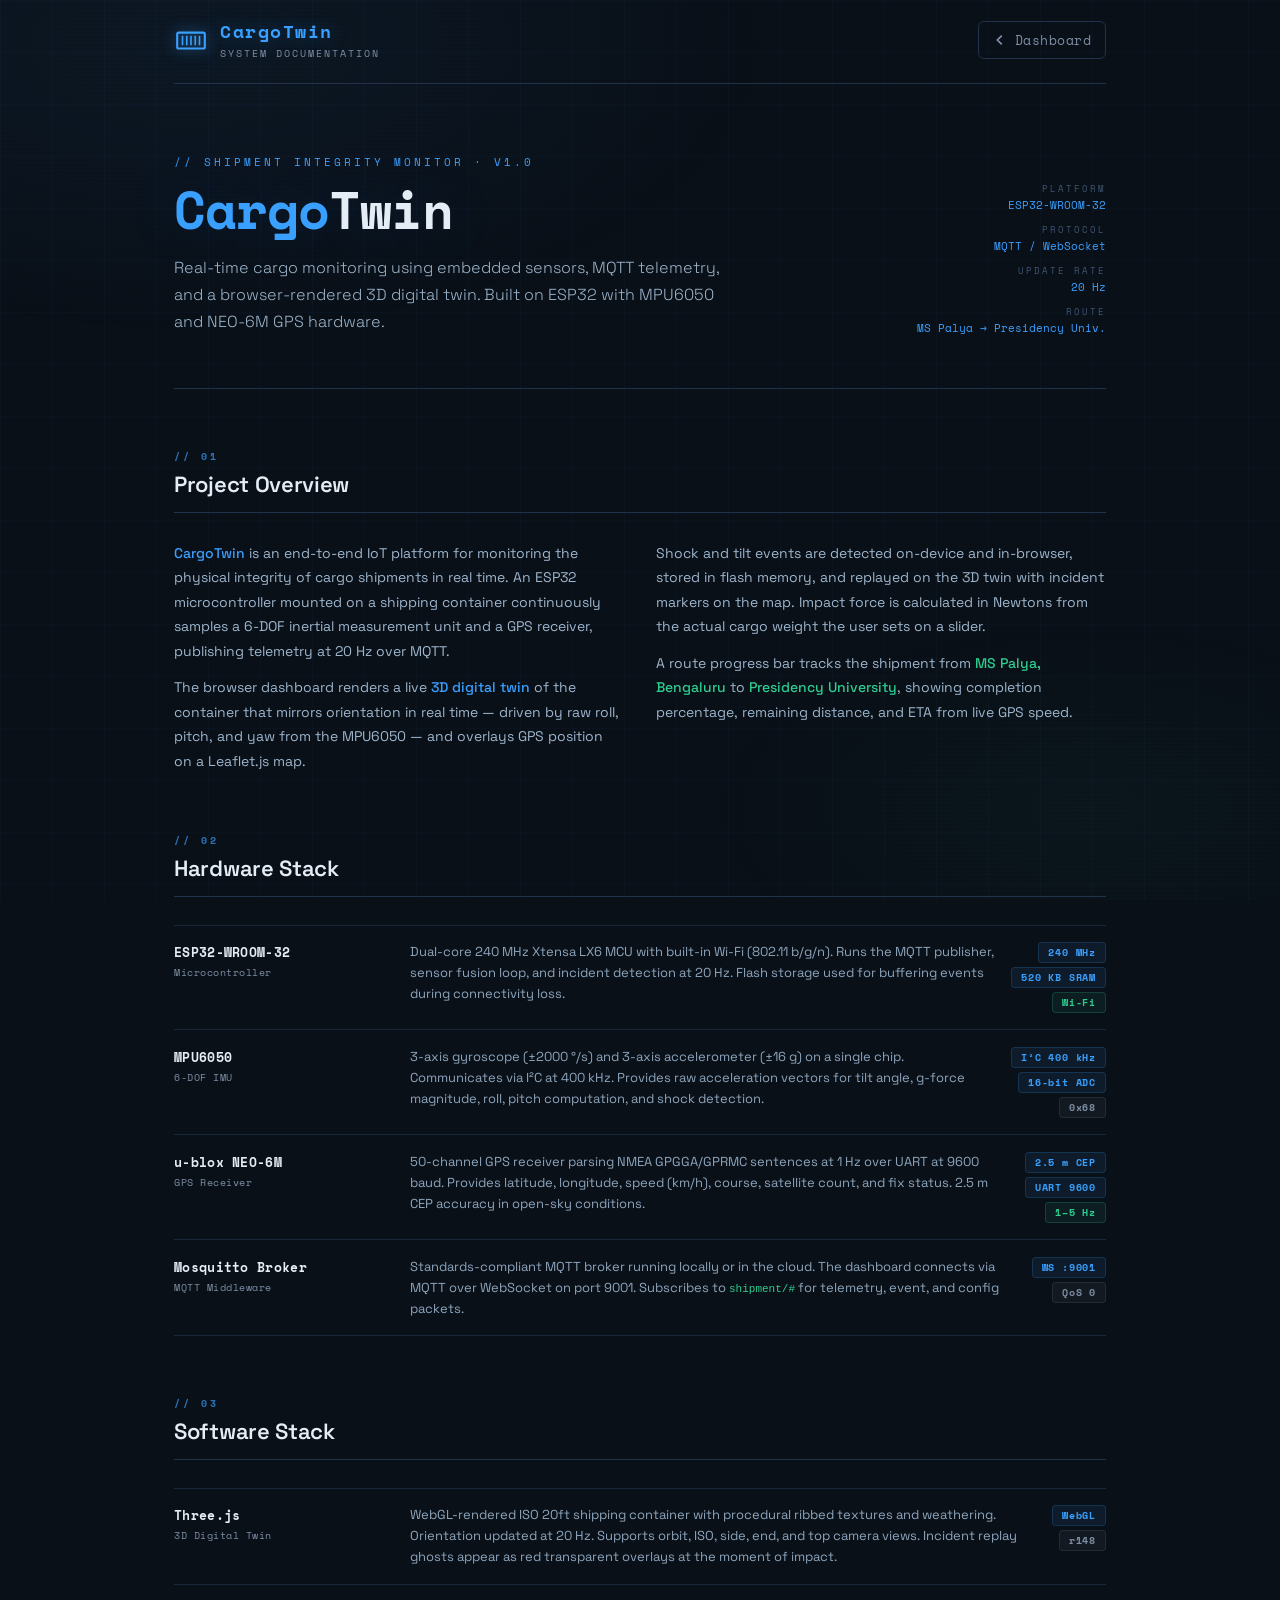
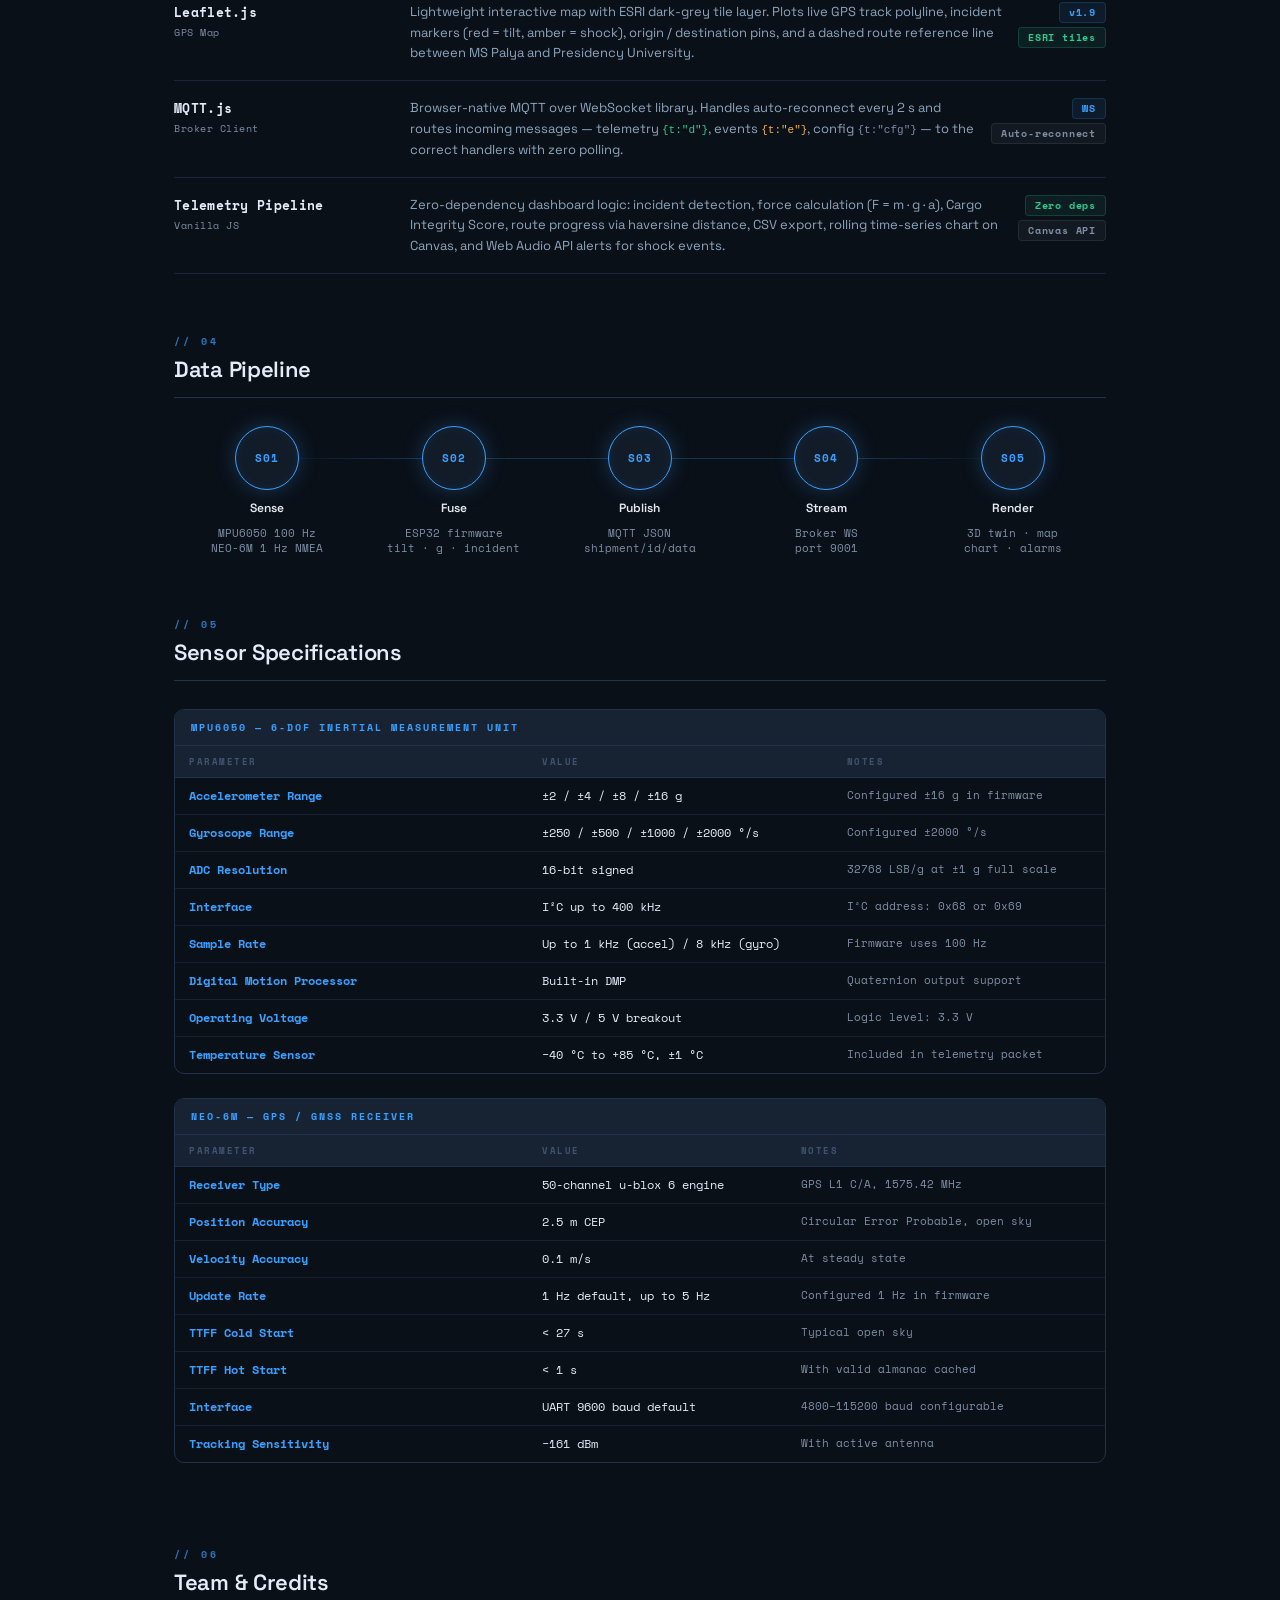
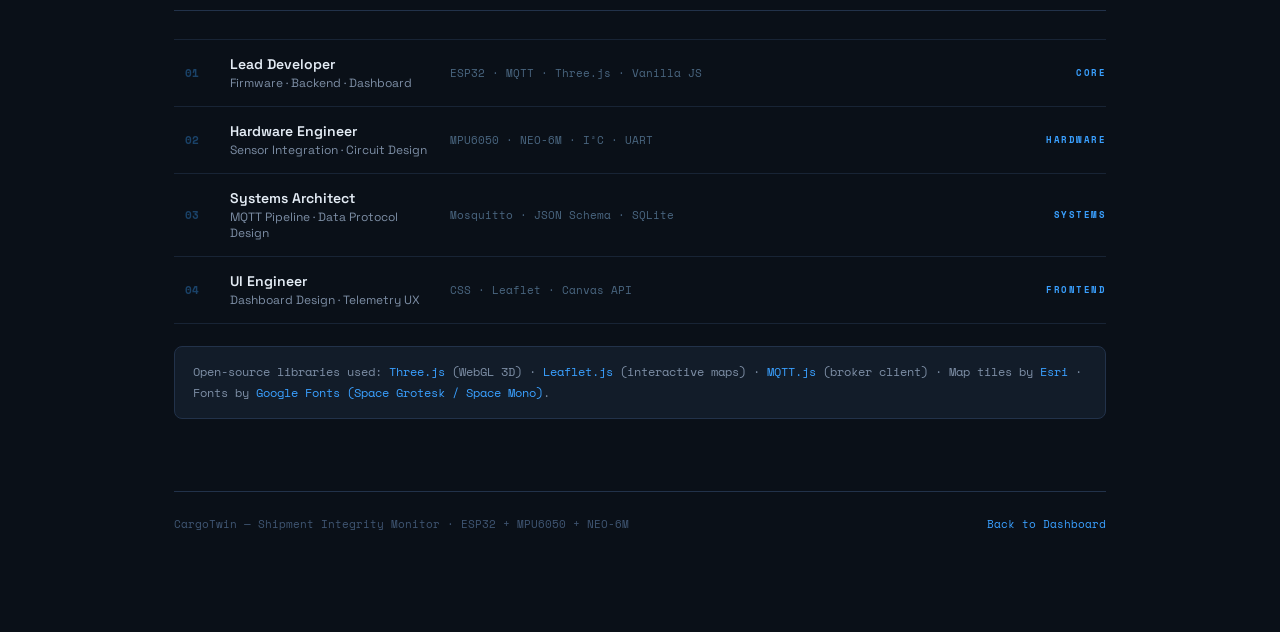
==== client/about.html @ 80b3313f "Client Updated" ====
<!doctype html>
<html lang="en">
<head>
  <meta charset="utf-8" />
  <meta name="viewport" content="width=device-width, initial-scale=1" />
  <title>About — CargoTwin</title>
  <link rel="preconnect" href="https://fonts.googleapis.com" />
  <link rel="preconnect" href="https://fonts.gstatic.com" crossorigin />
  <link href="https://fonts.googleapis.com/css2?family=Space+Grotesk:wght@300;400;500;600;700&family=Space+Mono:ital,wght@0,400;0,700;1,400&display=swap" rel="stylesheet" />
  <style>
    :root {
      --bg:      #0a1018;
      --bg-2:    #0f1722;
      --panel:   #121c29;
      --panel-2: #172333;
      --line:    #22324a;
      --text:    #e4ecf5;
      --muted:   #7d8ea5;
      --accent:  #3aa0ff;
      --ok:      #2ecc8f;
      --warn:    #f5b142;
      --bad:     #ff4d5e;
      --mono:    "Space Mono", "Cascadia Mono", Consolas, monospace;
      --sans:    "Space Grotesk", "Segoe UI", system-ui, sans-serif;
    }

    *, *::before, *::after { box-sizing: border-box; margin: 0; padding: 0; }
    html { scroll-behavior: smooth; }

    body {
      background: var(--bg);
      color: var(--text);
      font: 15px/1.65 var(--sans);
      min-height: 100vh;
      position: relative;
      overflow-x: hidden;
    }

    /* ── animated grid background ── */
    body::before {
      content: "";
      position: fixed; inset: 0; z-index: 0; pointer-events: none;
      background-image:
        linear-gradient(rgba(58,160,255,.035) 1px, transparent 1px),
        linear-gradient(90deg, rgba(58,160,255,.035) 1px, transparent 1px),
        radial-gradient(ellipse 70% 50% at 15% 5%,  rgba(58,160,255,.06) 0%, transparent 65%),
        radial-gradient(ellipse 50% 35% at 85% 90%, rgba(46,204,143,.04) 0%, transparent 60%);
      background-size: 52px 52px, 52px 52px, 100% 100%, 100% 100%;
      animation: drift 28s linear infinite;
    }
    @keyframes drift {
      to { background-position: 52px 52px, 52px 52px, 0 0, 0 0; }
    }

    /* scanlines */
    body::after {
      content: "";
      position: fixed; inset: 0; z-index: 1; pointer-events: none;
      background: repeating-linear-gradient(
        0deg,
        transparent, transparent 3px,
        rgba(0,0,0,.055) 3px, rgba(0,0,0,.055) 4px
      );
    }

    /* ── page shell ── */
    .shell {
      position: relative; z-index: 2;
      max-width: 980px; margin: 0 auto; padding: 0 24px 100px;
    }

    /* ── topbar ── */
    .topbar {
      display: flex; align-items: center; justify-content: space-between; gap: 16px;
      padding: 18px 0 22px;
      border-bottom: 1px solid var(--line);
      flex-wrap: wrap;
    }
    .brand { display: flex; align-items: center; gap: 12px; }
    .logo  { width: 34px; height: 34px; color: var(--accent); filter: drop-shadow(0 0 7px rgba(58,160,255,.55)); }
    .brand-name {
      font: 700 18px var(--mono); letter-spacing: 1.5px;
      color: var(--accent); text-shadow: 0 0 18px rgba(58,160,255,.4);
    }
    .brand-sub { font: 400 10px var(--mono); color: var(--muted); letter-spacing: 2px; text-transform: uppercase; margin-top: 2px; }

    .back-link {
      display: inline-flex; align-items: center; gap: 8px;
      font: 500 13px var(--mono); color: var(--muted); text-decoration: none;
      border: 1px solid var(--line); border-radius: 6px; padding: 8px 14px;
      letter-spacing: .5px;
      transition: color .15s, border-color .15s;
    }
    .back-link:hover { color: var(--accent); border-color: var(--accent); }
    .back-link svg { width: 14px; height: 14px; }

    /* ── hero ── */
    .hero {
      padding: 70px 0 52px;
      display: grid;
      grid-template-columns: 1fr auto;
      gap: 24px;
      align-items: end;
      border-bottom: 1px solid var(--line);
    }
    .hero-eyebrow {
      font: 400 11px var(--mono); letter-spacing: 3px; text-transform: uppercase;
      color: var(--accent); margin-bottom: 14px;
    }
    .hero-title {
      font: 700 52px/1.0 var(--mono); letter-spacing: -1px;
      color: var(--text);
      text-shadow: 0 0 60px rgba(58,160,255,.2);
    }
    .hero-title em { font-style: normal; color: var(--accent); }
    .hero-desc {
      margin-top: 18px;
      font: 300 16px/1.7 var(--sans); color: #9db5cc;
      max-width: 560px;
    }
    .hero-meta {
      display: flex; flex-direction: column; gap: 10px; align-items: flex-end;
      font: 11px var(--mono); color: var(--muted); text-align: right;
      flex-shrink: 0;
    }
    .hero-meta .kv { display: flex; flex-direction: column; gap: 2px; }
    .hero-meta .kv span:first-child { font-size: 9px; letter-spacing: 2px; text-transform: uppercase; color: #3f5572; }
    .hero-meta .kv span:last-child  { color: var(--accent); }
    @media (max-width: 640px) {
      .hero { grid-template-columns: 1fr; }
      .hero-title { font-size: 36px; }
      .hero-meta { align-items: flex-start; text-align: left; }
    }

    /* ── section ── */
    .section { padding-top: 60px; }

    .section-label {
      font: 700 10px var(--mono); letter-spacing: 3px; text-transform: uppercase;
      color: var(--accent); opacity: .7; margin-bottom: 6px;
    }
    .section-title {
      font: 600 22px var(--sans); color: var(--text); letter-spacing: -.3px;
      margin-bottom: 28px;
      padding-bottom: 14px;
      border-bottom: 1px solid var(--line);
    }

    /* ── two-col prose ── */
    .two-col {
      display: grid; grid-template-columns: 1fr 1fr; gap: 32px;
    }
    .two-col p { font: 400 14px/1.75 var(--sans); color: #9db5cc; }
    .two-col p + p { margin-top: 12px; }
    .hi { color: var(--accent); font-weight: 500; }
    .hi-ok { color: var(--ok); font-weight: 500; }
    @media (max-width: 680px) { .two-col { grid-template-columns: 1fr; } }

    /* ── spec rows (hardware/software) ── */
    .spec-rows { display: flex; flex-direction: column; gap: 1px; }
    .spec-row {
      display: grid;
      grid-template-columns: 220px 1fr auto;
      align-items: start;
      gap: 16px;
      padding: 16px 0;
      border-bottom: 1px solid rgba(34,50,74,.7);
    }
    .spec-row:first-child { border-top: 1px solid rgba(34,50,74,.7); }
    .spec-row-name {
      font: 600 13px var(--mono); color: var(--text); letter-spacing: .3px;
    }
    .spec-row-name small {
      display: block; font: 400 10px var(--mono); color: var(--muted); margin-top: 3px; letter-spacing: .5px;
    }
    .spec-row-desc { font: 400 13px var(--sans); color: #8da5bc; line-height: 1.6; }
    .spec-row-tags { display: flex; flex-direction: column; gap: 4px; align-items: flex-end; flex-shrink: 0; }
    .pill {
      display: inline-block; padding: 2px 9px; border-radius: 4px;
      font: 600 10px var(--mono); letter-spacing: .8px;
      background: rgba(58,160,255,.08); color: var(--accent);
      border: 1px solid rgba(58,160,255,.18);
      white-space: nowrap;
    }
    .pill.ok  { background: rgba(46,204,143,.08); color: var(--ok);  border-color: rgba(46,204,143,.2); }
    .pill.dim { background: rgba(255,255,255,.04); color: var(--muted); border-color: rgba(255,255,255,.08); }
    @media (max-width: 700px) {
      .spec-row { grid-template-columns: 1fr; }
      .spec-row-tags { align-items: flex-start; flex-direction: row; flex-wrap: wrap; }
    }

    /* ── pipeline / how it works ── */
    .pipeline {
      display: grid;
      grid-template-columns: repeat(5, 1fr);
      position: relative;
    }
    .pipeline::before {
      content: "";
      position: absolute;
      top: 32px; left: 10%; right: 10%; height: 1px;
      background: linear-gradient(90deg, transparent, var(--accent) 20%, var(--accent) 80%, transparent);
      opacity: .25;
    }
    .pipe-step {
      display: flex; flex-direction: column; align-items: center; gap: 10px;
      padding: 0 8px;
      text-align: center;
    }
    .pipe-node {
      width: 64px; height: 64px; border-radius: 50%;
      border: 1px solid var(--line);
      background: var(--panel);
      display: flex; align-items: center; justify-content: center;
      font: 700 11px var(--mono); color: var(--accent);
      letter-spacing: 1px;
      position: relative; z-index: 1;
      flex-shrink: 0;
    }
    .pipe-step.active .pipe-node {
      border-color: var(--accent);
      box-shadow: 0 0 20px rgba(58,160,255,.25), inset 0 0 12px rgba(58,160,255,.07);
    }
    .pipe-name  { font: 600 12px var(--sans); color: var(--text); }
    .pipe-tech  { font: 400 11px var(--mono); color: var(--muted); line-height: 1.4; }
    @media (max-width: 700px) {
      .pipeline { grid-template-columns: 1fr; gap: 0; }
      .pipeline::before { display: none; }
      .pipe-step {
        flex-direction: row; text-align: left; align-items: flex-start;
        padding: 14px 0; border-bottom: 1px solid var(--line);
      }
      .pipe-step:last-child { border-bottom: none; }
      .pipe-node { flex-shrink: 0; }
      .pipe-name, .pipe-tech { text-align: left; }
    }

    /* ── spec table ── */
    .table-block {
      border: 1px solid var(--line); border-radius: 10px; overflow: hidden;
      margin-bottom: 24px;
    }
    .table-block-title {
      padding: 10px 16px;
      background: var(--panel-2);
      font: 600 10px var(--mono); letter-spacing: 2px; text-transform: uppercase;
      color: var(--accent); border-bottom: 1px solid var(--line);
    }
    table { width: 100%; border-collapse: collapse; font: 12px var(--mono); }
    thead th {
      background: var(--panel-2); text-align: left;
      font: 600 9px var(--mono); letter-spacing: 1.5px; text-transform: uppercase;
      color: #3f5572; padding: 9px 14px;
      border-bottom: 1px solid var(--line);
    }
    tbody td {
      padding: 9px 14px;
      border-bottom: 1px solid rgba(34,50,74,.5);
      color: var(--text); vertical-align: top; line-height: 1.5;
    }
    tbody td:first-child { color: var(--accent); font-weight: 700; width: 38%; }
    tbody td:last-child  { color: var(--muted); font-size: 11px; }
    tbody tr:last-child td { border-bottom: none; }
    tbody tr:hover td { background: rgba(58,160,255,.03); }

    /* ── team ── */
    .team-list { display: flex; flex-direction: column; gap: 0; }
    .team-row {
      display: grid;
      grid-template-columns: 36px 200px 1fr auto;
      align-items: center;
      gap: 20px;
      padding: 15px 0;
      border-bottom: 1px solid rgba(34,50,74,.6);
    }
    .team-row:first-child { border-top: 1px solid rgba(34,50,74,.6); }
    .team-idx {
      font: 700 11px var(--mono); color: rgba(58,160,255,.35); text-align: center;
    }
    .team-name  { font: 600 14px var(--sans); color: var(--text); }
    .team-role  { font: 400 12px var(--sans); color: var(--muted); margin-top: 2px; }
    .team-stack { font: 400 11px var(--mono); color: #4a6680; }
    .team-badge { font: 700 9px var(--mono); letter-spacing: 1.5px; color: var(--accent); text-transform: uppercase; }
    @media (max-width: 640px) {
      .team-row { grid-template-columns: 32px 1fr; }
      .team-stack, .team-badge { display: none; }
    }

    /* ── credits bar ── */
    .credits-bar {
      margin-top: 24px; padding: 14px 18px;
      background: var(--panel); border: 1px solid var(--line); border-radius: 8px;
      font: 400 12px var(--mono); color: var(--muted); line-height: 1.8;
    }
    .credits-bar a { color: var(--accent); text-decoration: none; }
    .credits-bar a:hover { text-decoration: underline; }

    /* ── footer ── */
    .footer {
      margin-top: 72px; padding-top: 24px;
      border-top: 1px solid var(--line);
      display: flex; justify-content: space-between; align-items: center;
      flex-wrap: wrap; gap: 10px;
      font: 400 11px var(--mono); color: #3f5572;
    }
    .footer a { color: var(--accent); text-decoration: none; }
    .footer a:hover { text-decoration: underline; }
  </style>
</head>
<body>
<div class="shell">

  <!-- top bar -->
  <nav class="topbar">
    <div class="brand">
      <svg viewBox="0 0 32 32" class="logo" aria-hidden="true">
        <rect x="3" y="9" width="26" height="15" rx="1.5" fill="none" stroke="currentColor" stroke-width="2"/>
        <path d="M8 12v9M12 12v9M16 12v9M20 12v9M24 12v9" stroke="currentColor" stroke-width="1.5"/>
      </svg>
      <div>
        <div class="brand-name">CargoTwin</div>
        <div class="brand-sub">System Documentation</div>
      </div>
    </div>
    <a href="index.html" class="back-link">
      <svg viewBox="0 0 16 16" fill="none" stroke="currentColor" stroke-width="2">
        <path d="M10 3L5 8l5 5"/>
      </svg>
      Dashboard
    </a>
  </nav>

  <!-- hero -->
  <div class="hero">
    <div>
      <div class="hero-eyebrow">// Shipment Integrity Monitor · v1.0</div>
      <h1 class="hero-title"><em>Cargo</em>Twin</h1>
      <p class="hero-desc">
        Real-time cargo monitoring using embedded sensors, MQTT telemetry, and a browser-rendered 3D digital twin.
        Built on ESP32 with MPU6050 and NEO-6M GPS hardware.
      </p>
    </div>
    <div class="hero-meta">
      <div class="kv"><span>Platform</span><span>ESP32-WROOM-32</span></div>
      <div class="kv"><span>Protocol</span><span>MQTT / WebSocket</span></div>
      <div class="kv"><span>Update Rate</span><span>20 Hz</span></div>
      <div class="kv"><span>Route</span><span>MS Palya → Presidency Univ.</span></div>
    </div>
  </div>

  <!-- 01 · Overview -->
  <div class="section">
    <div class="section-label">// 01</div>
    <div class="section-title">Project Overview</div>
    <div class="two-col">
      <div>
        <p>
          <span class="hi">CargoTwin</span> is an end-to-end IoT platform for monitoring the physical
          integrity of cargo shipments in real time. An ESP32 microcontroller mounted on a shipping
          container continuously samples a 6-DOF inertial measurement unit and a GPS receiver,
          publishing telemetry at 20 Hz over MQTT.
        </p>
        <p>
          The browser dashboard renders a live <span class="hi">3D digital twin</span> of the
          container that mirrors orientation in real time — driven by raw roll, pitch, and yaw
          from the MPU6050 — and overlays GPS position on a Leaflet.js map.
        </p>
      </div>
      <div>
        <p>
          Shock and tilt events are detected on-device and in-browser, stored in flash memory,
          and replayed on the 3D twin with incident markers on the map. Impact force is
          calculated in Newtons from the actual cargo weight the user sets on a slider.
        </p>
        <p>
          A route progress bar tracks the shipment from
          <span class="hi-ok">MS Palya, Bengaluru</span> to
          <span class="hi-ok">Presidency University</span>, showing completion percentage,
          remaining distance, and ETA from live GPS speed.
        </p>
      </div>
    </div>
  </div>

  <!-- 02 · Hardware -->
  <div class="section">
    <div class="section-label">// 02</div>
    <div class="section-title">Hardware Stack</div>
    <div class="spec-rows">
      <div class="spec-row">
        <div class="spec-row-name">ESP32-WROOM-32<small>Microcontroller</small></div>
        <div class="spec-row-desc">Dual-core 240 MHz Xtensa LX6 MCU with built-in Wi-Fi (802.11 b/g/n).
        Runs the MQTT publisher, sensor fusion loop, and incident detection at 20 Hz.
        Flash storage used for buffering events during connectivity loss.</div>
        <div class="spec-row-tags">
          <span class="pill">240 MHz</span>
          <span class="pill">520 KB SRAM</span>
          <span class="pill ok">Wi-Fi</span>
        </div>
      </div>
      <div class="spec-row">
        <div class="spec-row-name">MPU6050<small>6-DOF IMU</small></div>
        <div class="spec-row-desc">3-axis gyroscope (±2000 °/s) and 3-axis accelerometer (±16 g) on a
        single chip. Communicates via I²C at 400 kHz. Provides raw acceleration vectors for tilt angle,
        g-force magnitude, roll, pitch computation, and shock detection.</div>
        <div class="spec-row-tags">
          <span class="pill">I²C 400 kHz</span>
          <span class="pill">16-bit ADC</span>
          <span class="pill dim">0x68</span>
        </div>
      </div>
      <div class="spec-row">
        <div class="spec-row-name">u-blox NEO-6M<small>GPS Receiver</small></div>
        <div class="spec-row-desc">50-channel GPS receiver parsing NMEA GPGGA/GPRMC sentences at 1 Hz
        over UART at 9600 baud. Provides latitude, longitude, speed (km/h), course, satellite count,
        and fix status. 2.5 m CEP accuracy in open-sky conditions.</div>
        <div class="spec-row-tags">
          <span class="pill">2.5 m CEP</span>
          <span class="pill">UART 9600</span>
          <span class="pill ok">1–5 Hz</span>
        </div>
      </div>
      <div class="spec-row">
        <div class="spec-row-name">Mosquitto Broker<small>MQTT Middleware</small></div>
        <div class="spec-row-desc">Standards-compliant MQTT broker running locally or in the cloud.
        The dashboard connects via MQTT over WebSocket on port 9001. Subscribes to
        <code style="color:var(--ok);font-size:11px">shipment/#</code>
        for telemetry, event, and config packets.</div>
        <div class="spec-row-tags">
          <span class="pill">WS :9001</span>
          <span class="pill dim">QoS 0</span>
        </div>
      </div>
    </div>
  </div>

  <!-- 03 · Software -->
  <div class="section">
    <div class="section-label">// 03</div>
    <div class="section-title">Software Stack</div>
    <div class="spec-rows">
      <div class="spec-row">
        <div class="spec-row-name">Three.js<small>3D Digital Twin</small></div>
        <div class="spec-row-desc">WebGL-rendered ISO 20ft shipping container with procedural ribbed
        textures and weathering. Orientation updated at 20 Hz. Supports orbit, ISO, side, end, and top
        camera views. Incident replay ghosts appear as red transparent overlays at the moment of impact.</div>
        <div class="spec-row-tags"><span class="pill">WebGL</span><span class="pill dim">r148</span></div>
      </div>
      <div class="spec-row">
        <div class="spec-row-name">Leaflet.js<small>GPS Map</small></div>
        <div class="spec-row-desc">Lightweight interactive map with ESRI dark-grey tile layer. Plots live
        GPS track polyline, incident markers (red = tilt, amber = shock), origin / destination pins, and
        a dashed route reference line between MS Palya and Presidency University.</div>
        <div class="spec-row-tags"><span class="pill">v1.9</span><span class="pill ok">ESRI tiles</span></div>
      </div>
      <div class="spec-row">
        <div class="spec-row-name">MQTT.js<small>Broker Client</small></div>
        <div class="spec-row-desc">Browser-native MQTT over WebSocket library. Handles auto-reconnect
        every 2 s and routes incoming messages — telemetry <code style="color:var(--ok);font-size:11px">{t:"d"}</code>,
        events <code style="color:var(--warn);font-size:11px">{t:"e"}</code>, config <code style="color:var(--muted);font-size:11px">{t:"cfg"}</code>
        — to the correct handlers with zero polling.</div>
        <div class="spec-row-tags"><span class="pill">WS</span><span class="pill dim">Auto-reconnect</span></div>
      </div>
      <div class="spec-row">
        <div class="spec-row-name">Telemetry Pipeline<small>Vanilla JS</small></div>
        <div class="spec-row-desc">Zero-dependency dashboard logic: incident detection, force calculation
        (F = m · g · a), Cargo Integrity Score, route progress via haversine distance, CSV export,
        rolling time-series chart on Canvas, and Web Audio API alerts for shock events.</div>
        <div class="spec-row-tags"><span class="pill ok">Zero deps</span><span class="pill dim">Canvas API</span></div>
      </div>
    </div>
  </div>

  <!-- 04 · Pipeline -->
  <div class="section">
    <div class="section-label">// 04</div>
    <div class="section-title">Data Pipeline</div>
    <div class="pipeline">
      <div class="pipe-step active">
        <div class="pipe-node">S01</div>
        <div class="pipe-name">Sense</div>
        <div class="pipe-tech">MPU6050 100 Hz<br>NEO-6M 1 Hz NMEA</div>
      </div>
      <div class="pipe-step active">
        <div class="pipe-node">S02</div>
        <div class="pipe-name">Fuse</div>
        <div class="pipe-tech">ESP32 firmware<br>tilt · g · incident</div>
      </div>
      <div class="pipe-step active">
        <div class="pipe-node">S03</div>
        <div class="pipe-name">Publish</div>
        <div class="pipe-tech">MQTT JSON<br>shipment/id/data</div>
      </div>
      <div class="pipe-step active">
        <div class="pipe-node">S04</div>
        <div class="pipe-name">Stream</div>
        <div class="pipe-tech">Broker WS<br>port 9001</div>
      </div>
      <div class="pipe-step active">
        <div class="pipe-node">S05</div>
        <div class="pipe-name">Render</div>
        <div class="pipe-tech">3D twin · map<br>chart · alarms</div>
      </div>
    </div>
  </div>

  <!-- 05 · Sensor Specs -->
  <div class="section">
    <div class="section-label">// 05</div>
    <div class="section-title">Sensor Specifications</div>

    <div class="table-block">
      <div class="table-block-title">MPU6050 — 6-DOF Inertial Measurement Unit</div>
      <table>
        <thead><tr><th>Parameter</th><th>Value</th><th>Notes</th></tr></thead>
        <tbody>
          <tr><td>Accelerometer Range</td><td>±2 / ±4 / ±8 / ±16 g</td><td>Configured ±16 g in firmware</td></tr>
          <tr><td>Gyroscope Range</td><td>±250 / ±500 / ±1000 / ±2000 °/s</td><td>Configured ±2000 °/s</td></tr>
          <tr><td>ADC Resolution</td><td>16-bit signed</td><td>32768 LSB/g at ±1 g full scale</td></tr>
          <tr><td>Interface</td><td>I²C up to 400 kHz</td><td>I²C address: 0x68 or 0x69</td></tr>
          <tr><td>Sample Rate</td><td>Up to 1 kHz (accel) / 8 kHz (gyro)</td><td>Firmware uses 100 Hz</td></tr>
          <tr><td>Digital Motion Processor</td><td>Built-in DMP</td><td>Quaternion output support</td></tr>
          <tr><td>Operating Voltage</td><td>3.3 V / 5 V breakout</td><td>Logic level: 3.3 V</td></tr>
          <tr><td>Temperature Sensor</td><td>−40 °C to +85 °C, ±1 °C</td><td>Included in telemetry packet</td></tr>
        </tbody>
      </table>
    </div>

    <div class="table-block">
      <div class="table-block-title">NEO-6M — GPS / GNSS Receiver</div>
      <table>
        <thead><tr><th>Parameter</th><th>Value</th><th>Notes</th></tr></thead>
        <tbody>
          <tr><td>Receiver Type</td><td>50-channel u-blox 6 engine</td><td>GPS L1 C/A, 1575.42 MHz</td></tr>
          <tr><td>Position Accuracy</td><td>2.5 m CEP</td><td>Circular Error Probable, open sky</td></tr>
          <tr><td>Velocity Accuracy</td><td>0.1 m/s</td><td>At steady state</td></tr>
          <tr><td>Update Rate</td><td>1 Hz default, up to 5 Hz</td><td>Configured 1 Hz in firmware</td></tr>
          <tr><td>TTFF Cold Start</td><td>&lt; 27 s</td><td>Typical open sky</td></tr>
          <tr><td>TTFF Hot Start</td><td>&lt; 1 s</td><td>With valid almanac cached</td></tr>
          <tr><td>Interface</td><td>UART 9600 baud default</td><td>4800–115200 baud configurable</td></tr>
          <tr><td>Tracking Sensitivity</td><td>−161 dBm</td><td>With active antenna</td></tr>
        </tbody>
      </table>
    </div>
  </div>

  <!-- 06 · Team -->
  <div class="section">
    <div class="section-label">// 06</div>
    <div class="section-title">Team &amp; Credits</div>
    <div class="team-list">
      <div class="team-row">
        <div class="team-idx">01</div>
        <div>
          <div class="team-name">Lead Developer</div>
          <div class="team-role">Firmware · Backend · Dashboard</div>
        </div>
        <div class="team-stack">ESP32 · MQTT · Three.js · Vanilla JS</div>
        <div class="team-badge">Core</div>
      </div>
      <div class="team-row">
        <div class="team-idx">02</div>
        <div>
          <div class="team-name">Hardware Engineer</div>
          <div class="team-role">Sensor Integration · Circuit Design</div>
        </div>
        <div class="team-stack">MPU6050 · NEO-6M · I²C · UART</div>
        <div class="team-badge">Hardware</div>
      </div>
      <div class="team-row">
        <div class="team-idx">03</div>
        <div>
          <div class="team-name">Systems Architect</div>
          <div class="team-role">MQTT Pipeline · Data Protocol Design</div>
        </div>
        <div class="team-stack">Mosquitto · JSON Schema · SQLite</div>
        <div class="team-badge">Systems</div>
      </div>
      <div class="team-row">
        <div class="team-idx">04</div>
        <div>
          <div class="team-name">UI Engineer</div>
          <div class="team-role">Dashboard Design · Telemetry UX</div>
        </div>
        <div class="team-stack">CSS · Leaflet · Canvas API</div>
        <div class="team-badge">Frontend</div>
      </div>
    </div>

    <div class="credits-bar" style="margin-top:22px;">
      Open-source libraries used:
      <a href="https://github.com/mrdoob/three.js/" target="_blank">Three.js</a> (WebGL 3D) ·
      <a href="https://leafletjs.com/" target="_blank">Leaflet.js</a> (interactive maps) ·
      <a href="https://github.com/mqttjs/MQTT.js" target="_blank">MQTT.js</a> (broker client) ·
      Map tiles by <a href="https://www.esri.com/" target="_blank">Esri</a> ·
      Fonts by <a href="https://fonts.google.com/specimen/Space+Grotesk" target="_blank">Google Fonts (Space Grotesk / Space Mono)</a>.
    </div>
  </div>

  <!-- footer -->
  <div class="footer">
    <span>CargoTwin — Shipment Integrity Monitor · ESP32 + MPU6050 + NEO-6M</span>
    <a href="index.html">Back to Dashboard</a>
  </div>

</div>
</body>
</html>
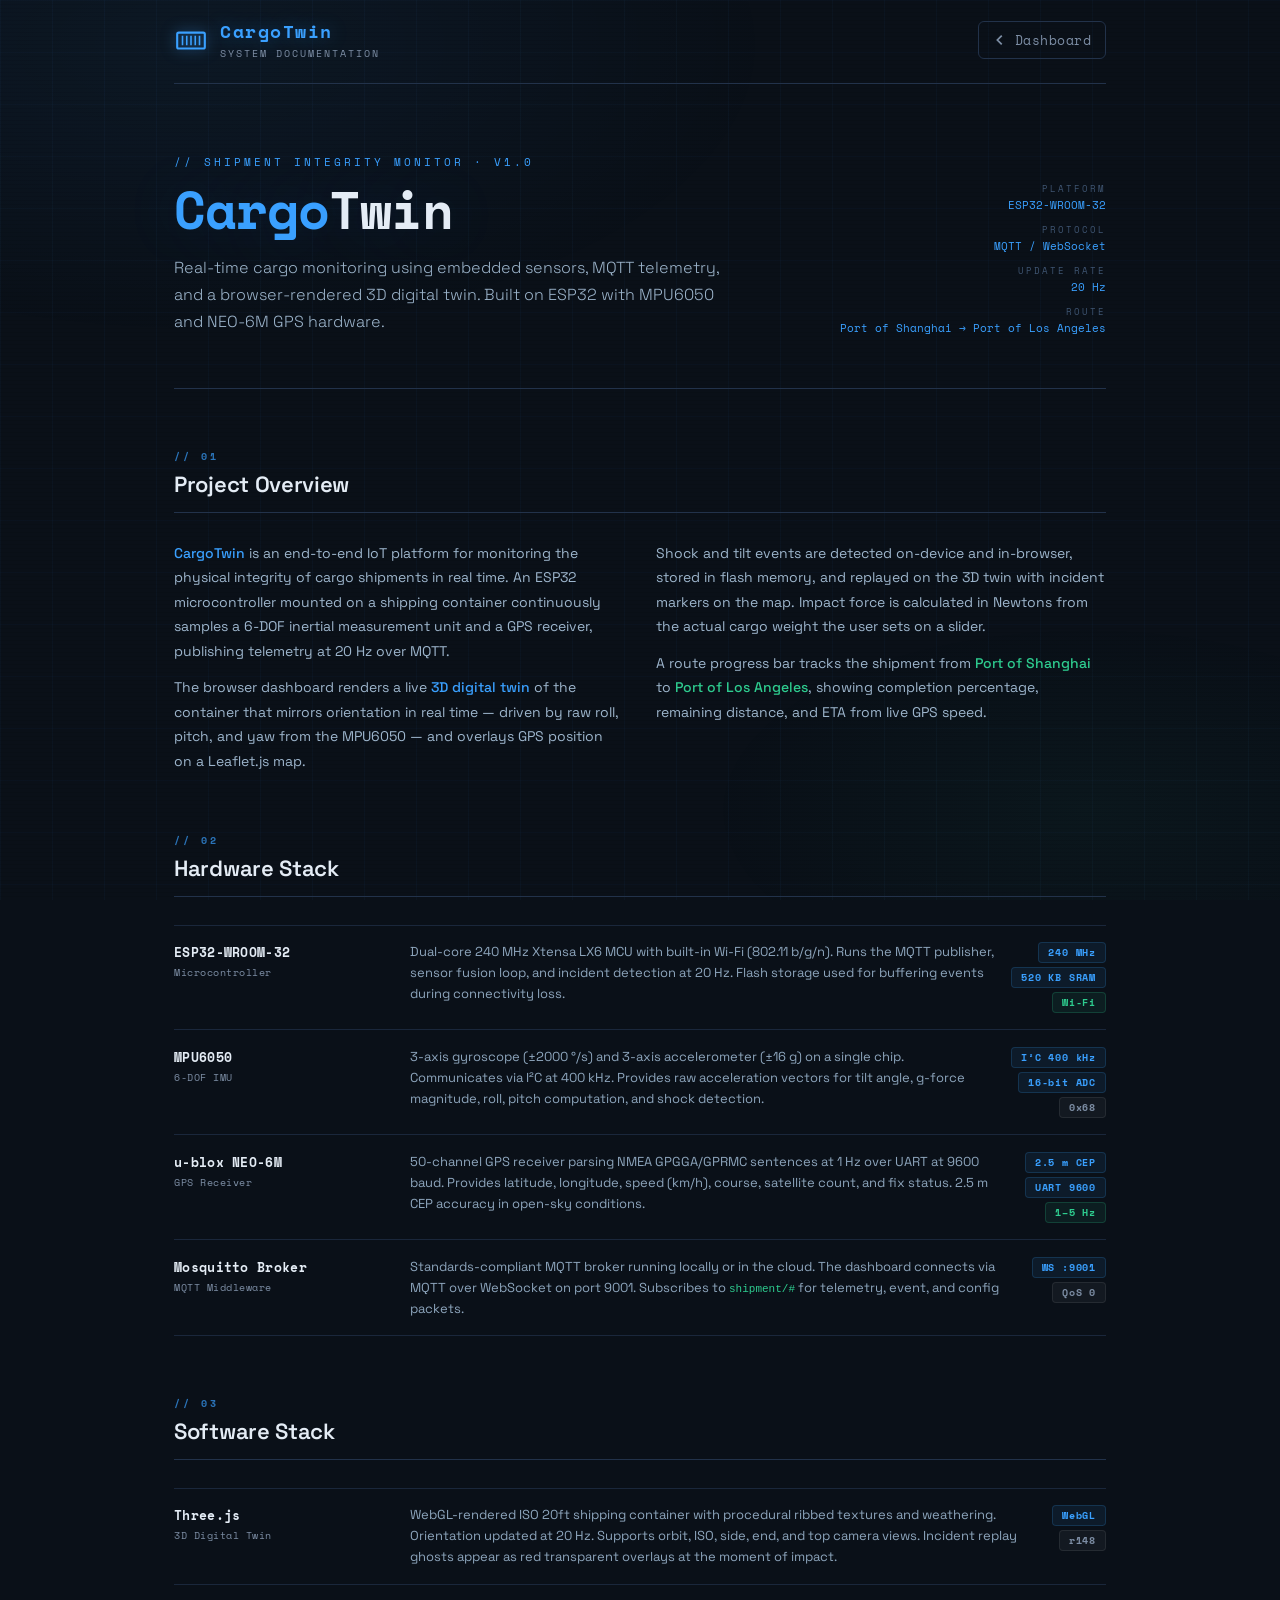
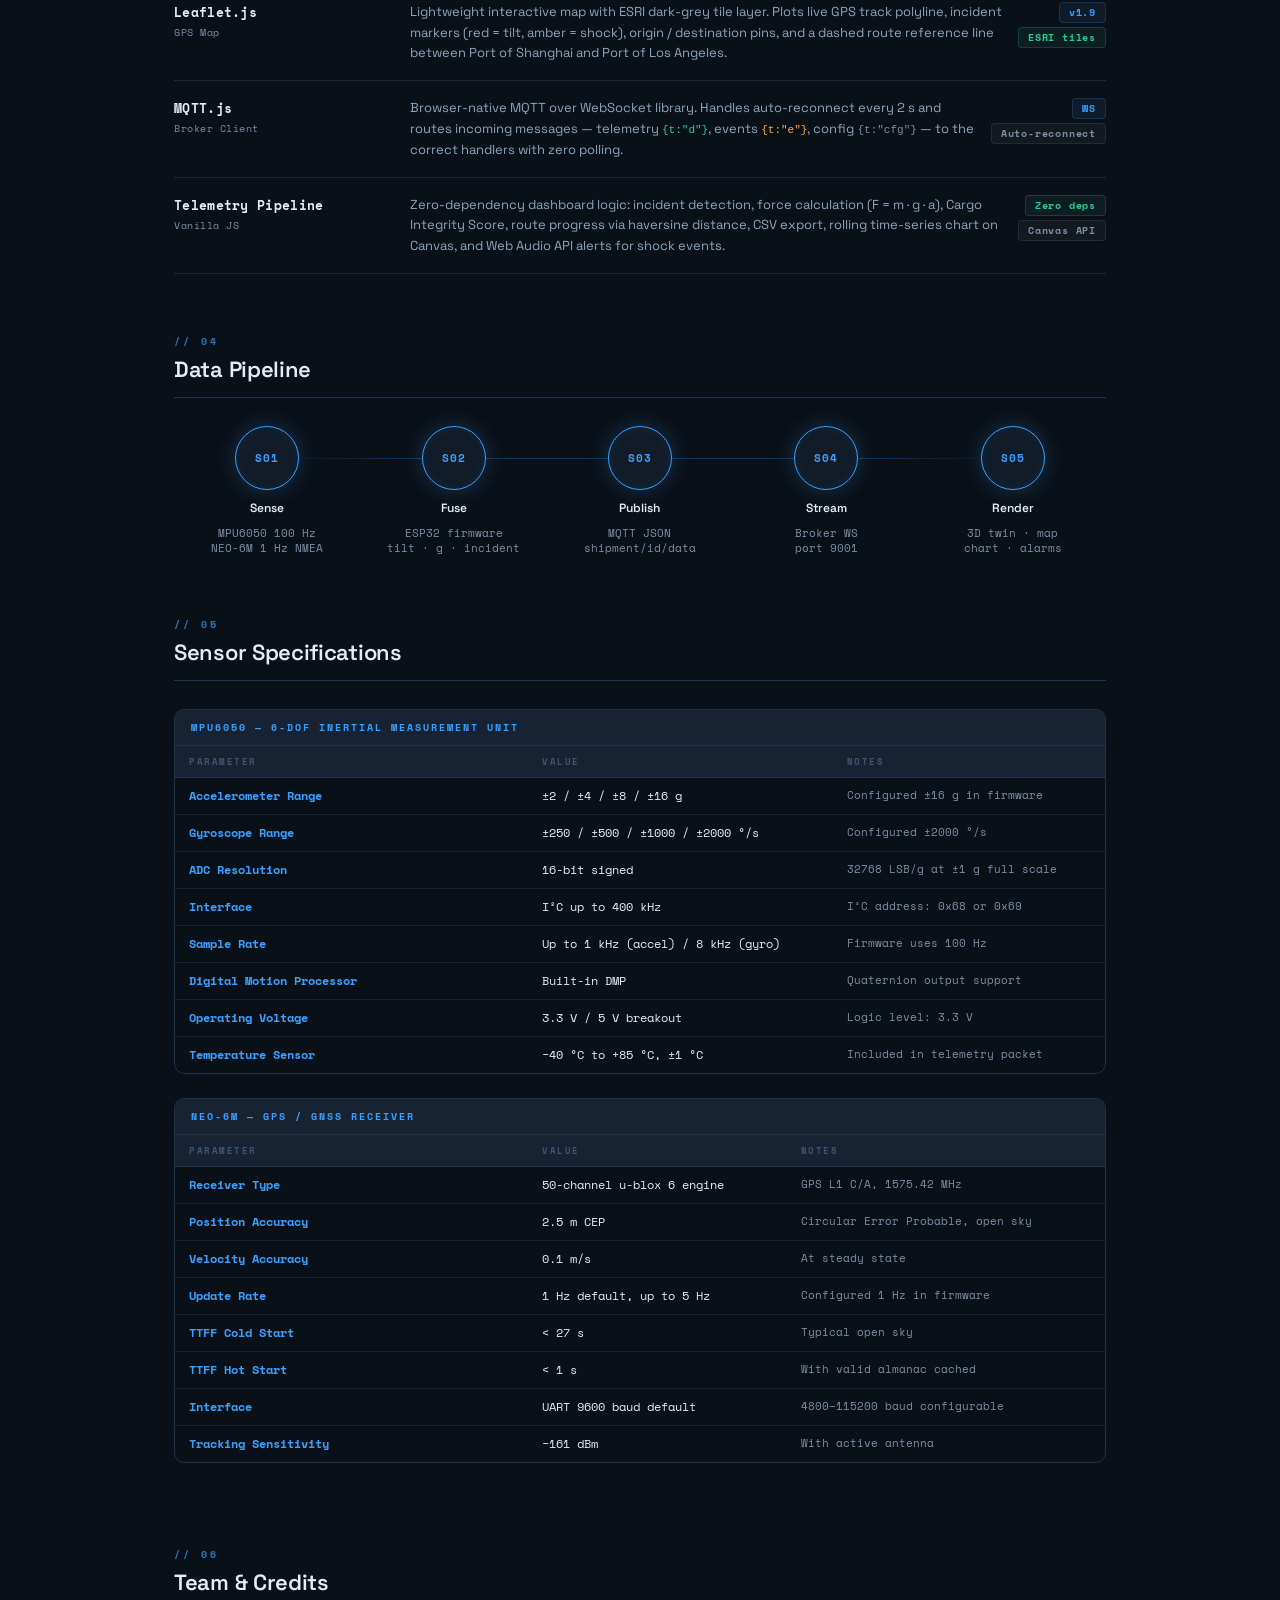
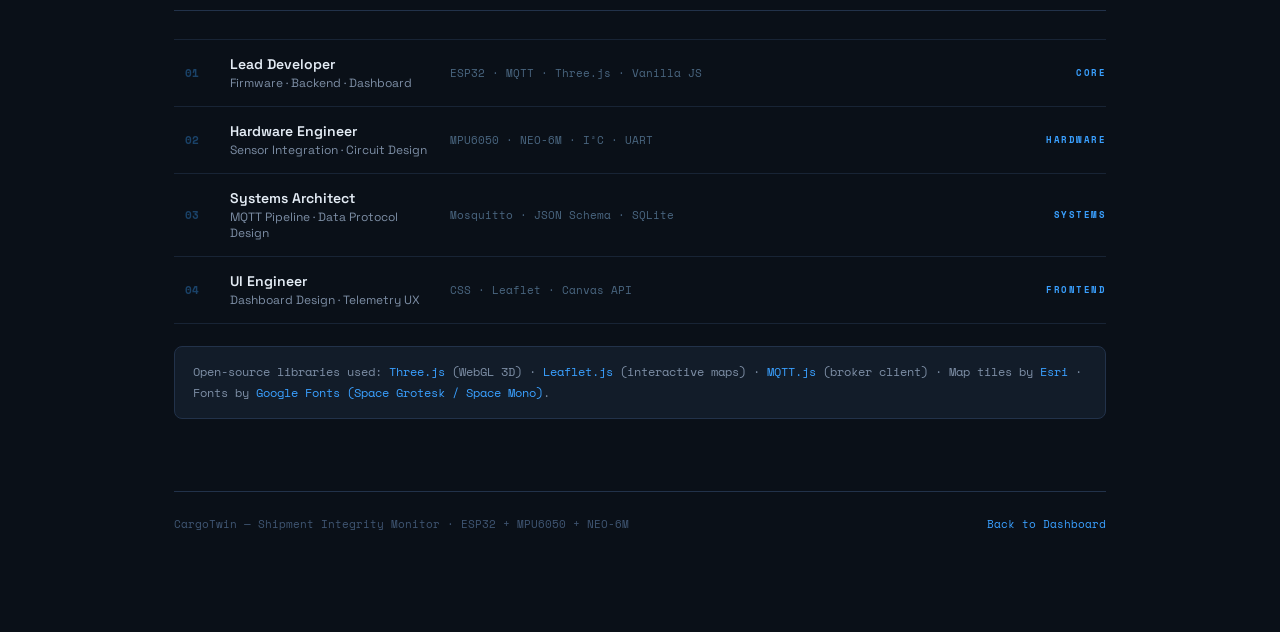
==== commit 3aa43148: "Update Demo" ====
--- a/client/about.html
+++ b/client/about.html
@@ -344,7 +344,7 @@
       <div class="kv"><span>Platform</span><span>ESP32-WROOM-32</span></div>
       <div class="kv"><span>Protocol</span><span>MQTT / WebSocket</span></div>
       <div class="kv"><span>Update Rate</span><span>20 Hz</span></div>
-      <div class="kv"><span>Route</span><span>MS Palya → Presidency Univ.</span></div>
+      <div class="kv"><span>Route</span><span>Port of Shanghai → Port of Los Angeles</span></div>
     </div>
   </div>
 
@@ -374,8 +374,8 @@
         </p>
         <p>
           A route progress bar tracks the shipment from
-          <span class="hi-ok">MS Palya, Bengaluru</span> to
-          <span class="hi-ok">Presidency University</span>, showing completion percentage,
+          <span class="hi-ok">Port of Shanghai</span> to
+          <span class="hi-ok">Port of Los Angeles</span>, showing completion percentage,
           remaining distance, and ETA from live GPS speed.
         </p>
       </div>
@@ -450,7 +450,7 @@
         <div class="spec-row-name">Leaflet.js<small>GPS Map</small></div>
         <div class="spec-row-desc">Lightweight interactive map with ESRI dark-grey tile layer. Plots live
         GPS track polyline, incident markers (red = tilt, amber = shock), origin / destination pins, and
-        a dashed route reference line between MS Palya and Presidency University.</div>
+        a dashed route reference line between Port of Shanghai and Port of Los Angeles.</div>
         <div class="spec-row-tags"><span class="pill">v1.9</span><span class="pill ok">ESRI tiles</span></div>
       </div>
       <div class="spec-row">
